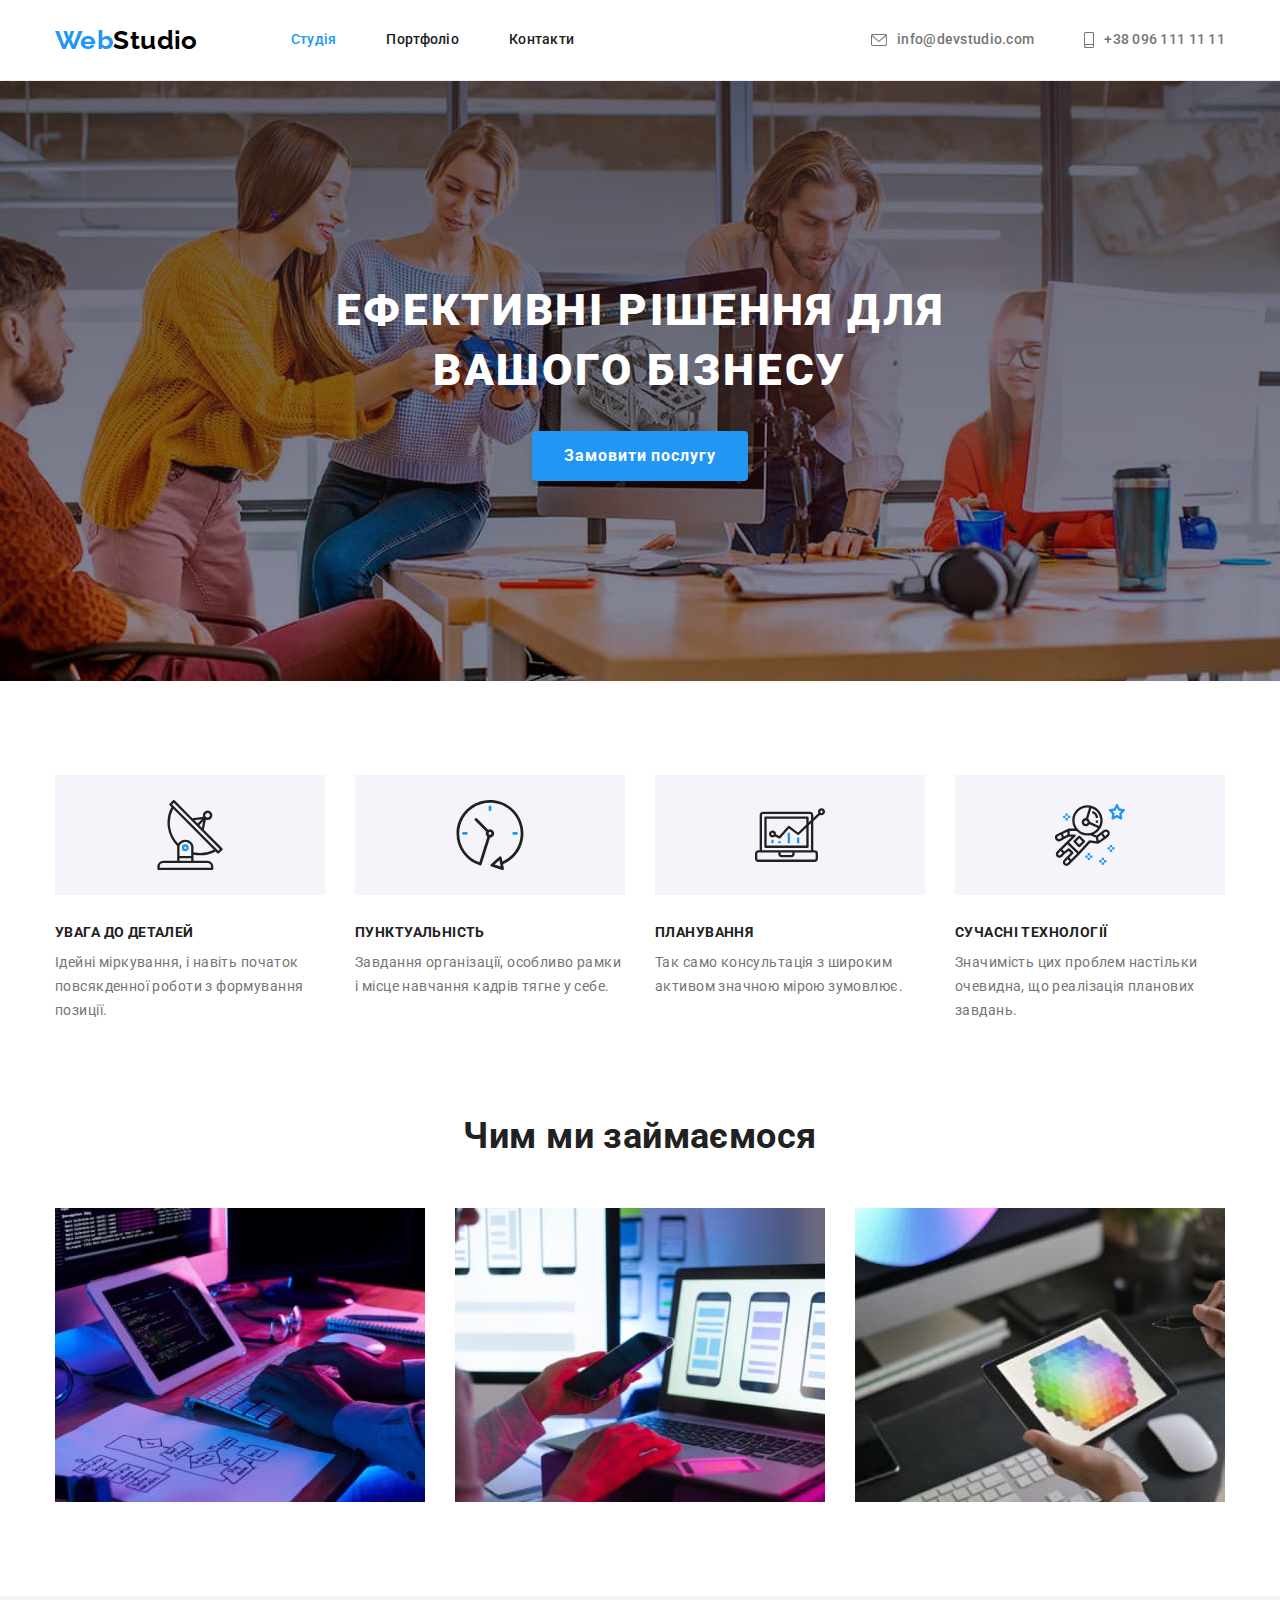
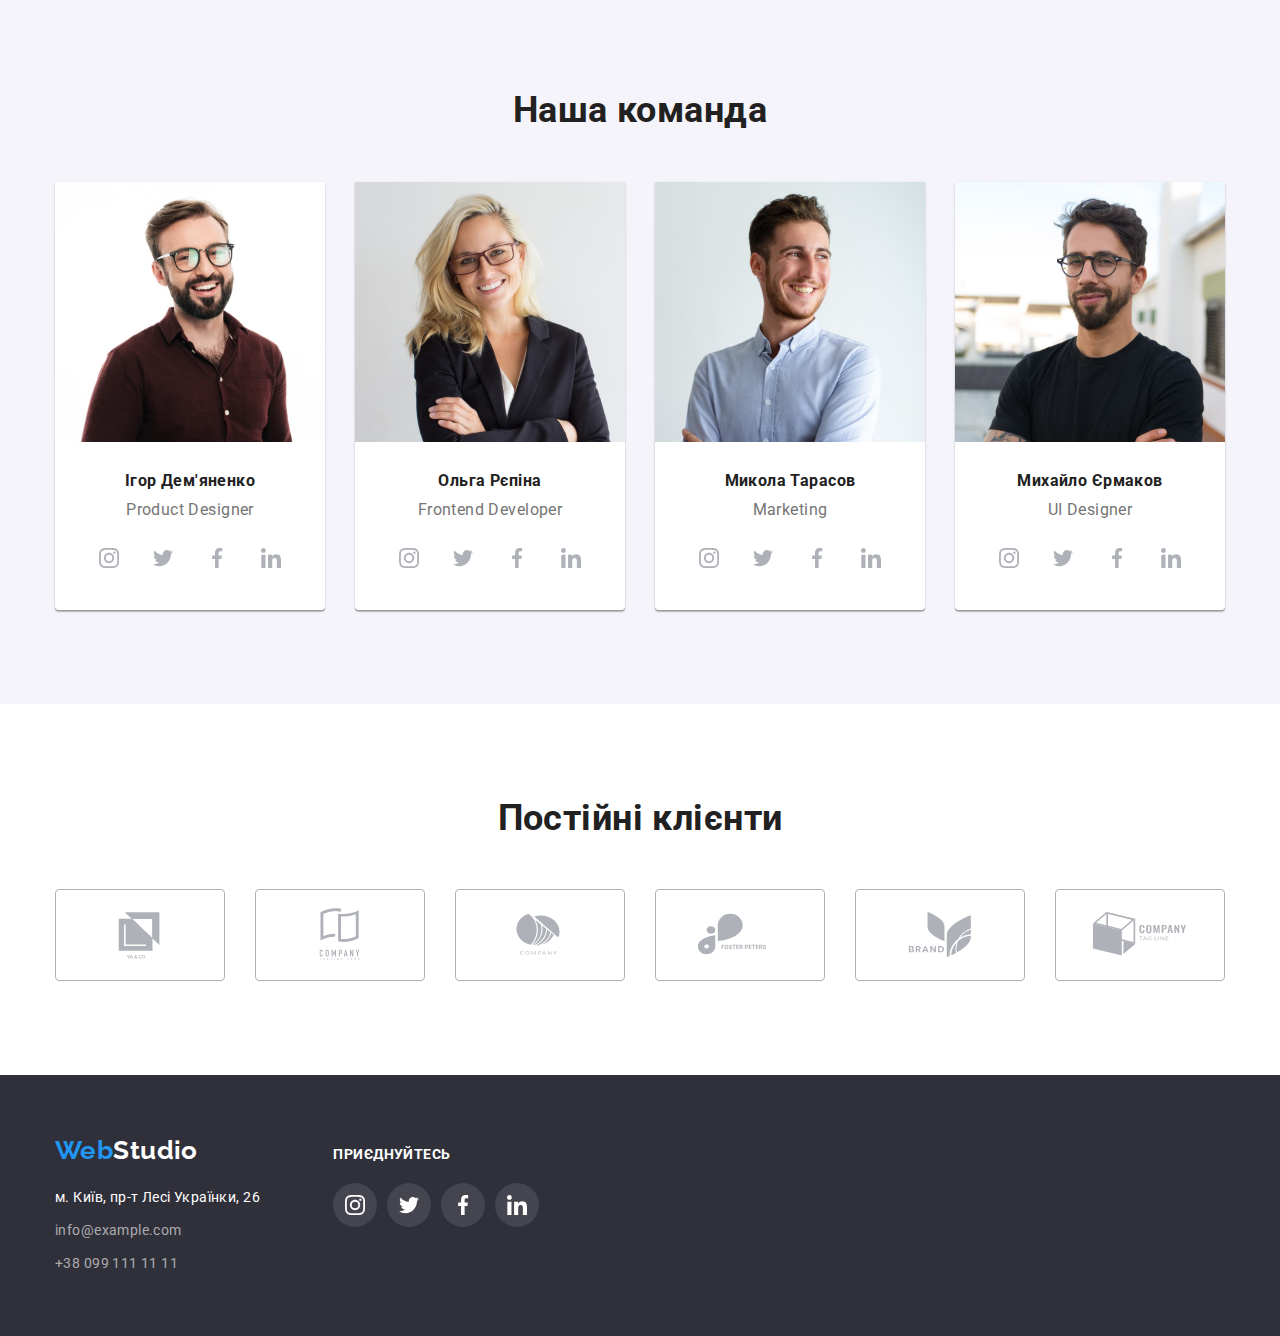
==== index.html @ 4dccaa41 "Initial commit" ====
<!DOCTYPE html>
<html lang="uk">
  <head>
    <meta charset="UTF-8" />
    <meta http-equiv="X-UA-Compatible" content="IE=edge" />
    <meta name="viewport" content="width=device-width, initial-scale=1.0" />
    <title>Веб-студія</title>
    <link rel="icon" type="image/x-icon" href="./images/favicon.ico" />
    <link rel="preconnect" href="https://fonts.googleapis.com" />
    <link rel="preconnect" href="https://fonts.gstatic.com" crossorigin />
    <link
      href="https://fonts.googleapis.com/css2?family=Raleway:wght@700&family=Roboto:wght@400;500;700;900&display=swap"
      rel="stylesheet"
    />
    <link
      rel="stylesheet"
      href="https://cdnjs.cloudflare.com/ajax/libs/modern-normalize/1.1.0/modern-normalize.min.css"
    />
    <link rel="stylesheet" href="./css/styles.css" />
  </head>
  <body>
    <!-- Header -->
    <header class="header">
      <div class="container">
        <div class="header-flex-container">
          <nav class="site-nav">
            <a class="link logo" href="./index.html">Web<span class="logo-header">Studio</span></a>
            <ul class="list site-nav__list">
              <li class="site-nav__item">
                <a class="link site-nav-link current-link" href="./index.html">Студія</a>
              </li>
              <li class="site-nav__item">
                <a class="link site-nav-link" href="./portfolio.html">Портфоліо</a>
              </li>
              <li class="site-nav__item">
                <a class="link site-nav-link" href="">Контакти</a>
              </li>
            </ul>
          </nav>
          <ul class="list header-contacts">
            <li class="header-contacts__item">
              <a class="link header-contacts-link" href="malito:info@devstudio.com"
                ><svg class="header-contacts__icon" width="16" height="12">
                  <use href="./images/symbol-defs.svg#icon-envelope"></use>
                </svg>
                info@devstudio.com</a
              >
            </li>
            <li class="header-contacts__item">
              <a class="link header-contacts-link" href="tel:+380961111111">
                <svg
                  class="header-contacts__icon header-contacts__icon-vertical"
                  width="10"
                  height="16"
                >
                  <use href="./images/symbol-defs.svg#icon-smartphone"></use>
                </svg>
                +38 096 111 11 11</a
              >
            </li>
          </ul>
        </div>
      </div>
    </header>
    <main>
      <!-- Hero -->
      <section class="hero">
        <div class="container">
          <h1 class="hero-title">Ефективні рішення для вашого бізнесу</h1>
          <button class="hero-btn" type="button">Замовити послугу</button>
        </div>
      </section>
      <!-- Features -->
      <section class="features section">
        <div class="container">
          <h2 class="visually-hidden">Наші особливості</h2>
          <ul class="list features-list">
            <li class="features-item">
              <div class="wrapper-features-icon">
                <svg class="features-icon" width="70" height="70">
                  <use href="./images/symbol-defs.svg#icon-antenna"></use>
                </svg>
              </div>
              <h3 class="features-title">Увага до деталей</h3>
              <p class="features-text">
                Ідейні міркування, і навіть початок повсякденної роботи з формування позиції.
              </p>
            </li>
            <li class="features-item">
              <div class="wrapper-features-icon">
                <svg class="features-icon" width="70" height="70">
                  <use href="./images/symbol-defs.svg#icon-clock"></use>
                </svg>
              </div>
              <h3 class="features-title">Пунктуальність</h3>
              <p class="features-text">
                Завдання організації, особливо рамки і місце навчання кадрів тягне у себе.
              </p>
            </li>
            <li class="features-item">
              <div class="wrapper-features-icon">
                <svg class="features-icon" width="70" height="70">
                  <use href="./images/symbol-defs.svg#icon-diagram"></use>
                </svg>
              </div>
              <h3 class="features-title">Планування</h3>
              <p class="features-text">
                Так само консультація з широким активом значною мірою зумовлює.
              </p>
            </li>
            <li class="features-item">
              <div class="wrapper-features-icon">
                <svg class="features-icon" width="70" height="70">
                  <use href="./images/symbol-defs.svg#icon-astronaut"></use>
                </svg>
              </div>
              <h3 class="features-title">Сучасні технології</h3>
              <p class="features-text">
                Значимість цих проблем настільки очевидна, що реалізація планових завдань.
              </p>
            </li>
          </ul>
        </div>
      </section>
      <!-- Чим займаємось -->
      <section class="projects section">
        <div class="container">
          <h2 class="section-title">Чим ми займаємося</h2>
          <ul class="list projects-list">
            <li class="projects-item">
              <img
                src="./images/image-1.jpg"
                alt="людина набирає текст на клавіатурі"
                width="370"
                height="294"
              />
            </li>
            <li class="projects-item">
              <img
                src="./images/image-2.jpg"
                alt="людина тримає телефон перед єкраном ноутбука"
                width="370"
                height="294"
              />
            </li>
            <li class="projects-item">
              <img
                src="./images/image-3.jpg"
                alt="людина тримає планшет в руках"
                width="370"
                height="294"
              />
            </li>
          </ul>
        </div>
      </section>
      <!-- Our team -->
      <section class="team section">
        <div class="container">
          <h2 class="section-title">Наша команда</h2>
          <ul class="list team-list">
            <li class="team-item">
              <img
                src="./images/men-1.jpg"
                alt="чолвік в окулярах і сорочці"
                width="270"
                height="260"
              />
              <div class="wrapper-team">
                <h3 class="team-list-title">Ігор Дем'яненко</h3>
                <p class="team-list-text" lang="en">Product Designer</p>
                <ul class="team-list-icon list">
                  <li class="team-item-icon">
                    <a class="team-link-icon link" href="">
                      <svg class="team-icon" width="20" height="20" viewBox="0 0 32 32">
                        <use href="./images/symbol-defs.svg#icon-instagram"></use>
                      </svg>
                    </a>
                  </li>
                  <li class="team-item-icon">
                    <a class="team-link-icon link" href="">
                      <svg class="team-icon" width="20" height="20" viewBox="0 0 32 32">
                        <use href="./images/symbol-defs.svg#icon-twitter"></use>
                      </svg>
                    </a>
                  </li>
                  <li class="team-item-icon">
                    <a class="team-link-icon link" href="">
                      <svg class="team-icon" width="20" height="20" viewBox="0 0 32 32">
                        <use href="./images/symbol-defs.svg#icon-facebook"></use>
                      </svg>
                    </a>
                  </li>
                  <li class="team-item-icon">
                    <a class="team-link-icon link" href="">
                      <svg class="team-icon" width="20" height="20" viewBox="0 0 32 32">
                        <use href="./images/symbol-defs.svg#icon-linkedin"></use>
                      </svg>
                    </a>
                  </li>
                </ul>
              </div>
            </li>
            <li class="team-item">
              <img src="./images/women-2.jpg" alt="дівчина в окулярах" width="270" height="260" />
              <div class="wrapper-team">
                <h3 class="team-list-title">Ольга Рєпіна</h3>
                <p class="team-list-text" lang="en">Frontend Developer</p>
                <ul class="team-list-icon list">
                  <li class="team-item-icon">
                    <a class="team-link-icon link" href="">
                      <svg class="team-icon" width="20" height="20" viewBox="0 0 32 32">
                        <use href="./images/symbol-defs.svg#icon-instagram"></use>
                      </svg>
                    </a>
                  </li>
                  <li class="team-item-icon">
                    <a class="team-link-icon link" href="">
                      <svg class="team-icon" width="20" height="20" viewBox="0 0 32 32">
                        <use href="./images/symbol-defs.svg#icon-twitter"></use>
                      </svg>
                    </a>
                  </li>
                  <li class="team-item-icon">
                    <a class="team-link-icon link" href="">
                      <svg class="team-icon" width="20" height="20" viewBox="0 0 32 32">
                        <use href="./images/symbol-defs.svg#icon-facebook"></use>
                      </svg>
                    </a>
                  </li>
                  <li class="team-item-icon">
                    <a class="team-link-icon link" href="">
                      <svg class="team-icon" width="20" height="20" viewBox="0 0 32 32">
                        <use href="./images/symbol-defs.svg#icon-linkedin"></use>
                      </svg>
                    </a>
                  </li>
                </ul>
              </div>
            </li>
            <li class="team-item">
              <img
                src="./images/men-3.jpg"
                alt="чоловік в синій сорочці"
                width="270"
                height="260"
              />
              <div class="wrapper-team">
                <h3 class="team-list-title">Микола Тарасов</h3>
                <p class="team-list-text" lang="en">Marketing</p>
                <ul class="team-list-icon list">
                  <li class="team-item-icon">
                    <a class="team-link-icon link" href="">
                      <svg class="team-icon" width="20" height="20" viewBox="0 0 32 32">
                        <use href="./images/symbol-defs.svg#icon-instagram"></use>
                      </svg>
                    </a>
                  </li>
                  <li class="team-item-icon">
                    <a class="team-link-icon link" href="">
                      <svg class="team-icon" width="20" height="20" viewBox="0 0 32 32">
                        <use href="./images/symbol-defs.svg#icon-twitter"></use>
                      </svg>
                    </a>
                  </li>
                  <li class="team-item-icon">
                    <a class="team-link-icon link" href="">
                      <svg class="team-icon" width="20" height="20" viewBox="0 0 32 32">
                        <use href="./images/symbol-defs.svg#icon-facebook"></use>
                      </svg>
                    </a>
                  </li>
                  <li class="team-item-icon">
                    <a class="team-link-icon link" href="">
                      <svg class="team-icon" width="20" height="20" viewBox="0 0 32 32">
                        <use href="./images/symbol-defs.svg#icon-linkedin"></use>
                      </svg>
                    </a>
                  </li>
                </ul>
              </div>
            </li>
            <li class="team-item">
              <img
                src="./images/men-4.jpg"
                alt="чоловік в окулярах і чорній футболці"
                width="270"
                height="260"
              />
              <div class="wrapper-team">
                <h3 class="team-list-title">Михайло Єрмаков</h3>
                <p class="team-list-text" lang="en">UI Designer</p>
                <ul class="team-list-icon list">
                  <li class="team-item-icon">
                    <a class="team-link-icon link" href="">
                      <svg class="team-icon" width="20" height="20" viewBox="0 0 32 32">
                        <use href="./images/symbol-defs.svg#icon-instagram"></use>
                      </svg>
                    </a>
                  </li>
                  <li class="team-item-icon">
                    <a class="team-link-icon link" href="">
                      <svg class="team-icon" width="20" height="20" viewBox="0 0 32 32">
                        <use href="./images/symbol-defs.svg#icon-twitter"></use>
                      </svg>
                    </a>
                  </li>
                  <li class="team-item-icon">
                    <a class="team-link-icon link" href="">
                      <svg class="team-icon" width="20" height="20" viewBox="0 0 32 32">
                        <use href="./images/symbol-defs.svg#icon-facebook"></use>
                      </svg>
                    </a>
                  </li>
                  <li class="team-item-icon">
                    <a class="team-link-icon link" href="">
                      <svg class="team-icon" width="20" height="20" viewBox="0 0 32 32">
                        <use href="./images/symbol-defs.svg#icon-linkedin"></use>
                      </svg>
                    </a>
                  </li>
                </ul>
              </div>
            </li>
          </ul>
        </div>
      </section>
      <!-- Clients -->
      <section class="clients section">
        <div class="container">
          <h2 class="section-title">Постійні клієнти</h2>
          <ul class="clients-list list">
            <li class="clients-item">
              <a class="clients-link" href="">
                <svg class="clients-icon" width="106" height="60">
                  <use href="./images/symbol-defs.svg#icon-client-1"></use>
                </svg>
              </a>
            </li>
            <li class="clients-item">
              <a class="clients-link" href="">
                <svg class="clients-icon" width="106" height="60">
                  <use href="./images/symbol-defs.svg#icon-client-2"></use>
                </svg>
              </a>
            </li>
            <li class="clients-item">
              <a class="clients-link" href="">
                <svg class="clients-icon" width="106" height="60">
                  <use href="./images/symbol-defs.svg#icon-client-3"></use>
                </svg>
              </a>
            </li>
            <li class="clients-item">
              <a class="clients-link" href="">
                <svg class="clients-icon" width="106" height="60">
                  <use href="./images/symbol-defs.svg#icon-client-4"></use>
                </svg>
              </a>
            </li>
            <li class="clients-item">
              <a class="clients-link" href="">
                <svg class="clients-icon" width="106" height="60">
                  <use href="./images/symbol-defs.svg#icon-client-5"></use>
                </svg>
              </a>
            </li>
            <li class="clients-item">
              <a class="clients-link" href="">
                <svg class="clients-icon" width="106" height="60">
                  <use href="./images/symbol-defs.svg#icon-client-6"></use>
                </svg>
              </a>
            </li>
          </ul>
        </div>
      </section>
    </main>
    <!-- Footer -->
    <footer class="footer">
      <div class="container">
        <div class="wrapper-footer-address">
          <a class="link logo" href="./index.html">Web<span class="logo-footer">Studio</span> </a>
          <address class="footer-address">
            <ul class="list footer-list">
              <li class="footer-item">
                <a
                  class="link footer-link"
                  href="https://goo.gl/maps/osZWfCpVYim8cWyT9"
                  rel="noopener noreferrer nofollow"
                  target="_blank"
                  >м. Київ, пр-т Лесі Українки, 26</a
                >
              </li>
              <li class="footer-item">
                <a class="link footer-contacts" href="mailto:info@example.com">info@example.com</a>
              </li>
              <li class="footer-item">
                <a class="link footer-contacts" href="tel:+380991111111">+38 099 111 11 11</a>
              </li>
            </ul>
          </address>
        </div>
        <div class="wpapper-list-icon">
          <h2 class="footer-title">приєднуйтесь</h2>
          <ul class="footer-list-icon list">
            <li class="footer-item-icon">
              <a class="footer-link-icon" href="">
                <svg class="footer-icon" width="20" height="20">
                  <use href="./images/symbol-defs.svg#icon-instagram"></use>
                </svg>
              </a>
            </li>
            <li class="footer-item-icon">
              <a class="footer-link-icon" href="">
                <svg class="footer-icon" width="20" height="20">
                  <use href="./images/symbol-defs.svg#icon-twitter"></use>
                </svg>
              </a>
            </li>
            <li class="footer-item-icon">
              <a class="footer-link-icon" href="">
                <svg class="footer-icon" width="20" height="20">
                  <use href="./images/symbol-defs.svg#icon-facebook"></use>
                </svg>
              </a>
            </li>
            <li class="footer-item-icon">
              <a class="footer-link-icon" href="">
                <svg class="footer-icon" width="20" height="20">
                  <use href="./images/symbol-defs.svg#icon-linkedin"></use>
                </svg>
              </a>
            </li>
          </ul>
        </div>
      </div>
    </footer>
  </body>
</html>
---- css/styles.css ----
:root {
  --main-color: #212121;
  --secondary-color: #757575;
  --accent-color: #2196f3;
  --main-bg-color: #ffffff;
  --letter-spacing: 0.03em;
  --main-indent-padding: 94px;
}

body {
  font-family: 'Roboto', sans-serif;
  font-size: 14px;
  letter-spacing: var(--letter-spacing);
  color: var(--main-color);
  background-color: var(--main-bg-color);
}

/*==============UTTILS ===================*/

.list {
  list-style: none;
  padding-left: 0;
  margin-top: 0;
  margin-bottom: 0;
}

.link {
  text-decoration: none;
  color: currentColor;
}

h1,
h2,
h3,
p {
  margin-top: 0;
  margin-bottom: 0;
}

img {
  display: block;
  max-width: 100%;
  height: auto;
}

.visually-hidden {
  position: absolute;
  white-space: nowrap;
  width: 1px;
  height: 1px;
  overflow: hidden;
  border: 0;
  padding: 0;
  clip: rect(0 0 0 0);
  clip-path: inset(50%);
  margin: -1px;
}
/* ==============/UTILS===================== */

/* =============COMPONENTS================== */

.container {
  max-width: 1200px;
  padding-left: 15px;
  padding-right: 15px;
  margin-left: auto;
  margin-right: auto;
}

.section {
  padding-top: var(--main-indent-padding);
  padding-bottom: var(--main-indent-padding);
}

.logo {
  font-family: 'Raleway';
  font-weight: 700;
  font-size: 26px;
  line-height: 1.19;

  color: var(--accent-color);
}

.section-title {
  margin-bottom: 50px;

  font-size: 36px;
  line-height: 1.16;
  text-align: center;
}
/* ================/COMPONENTS================ */

/* =================HEADER====================== */

.header {
  border-bottom: 1px solid #ececec;
}

.header-flex-container {
  display: flex;
  align-items: center;
}

/* -----навигація ------*/
.site-nav {
  display: flex;
  align-items: center;
}

.logo-header {
  color: #000000;
}

.site-nav__list {
  display: flex;
  margin-left: 93px;
}

.site-nav__item {
  margin-right: 50px;
}
.site-nav__item:last-child {
  margin-right: 0;
}

.site-nav-link {
  display: block;
  padding-top: 32px;
  padding-bottom: 32px;

  font-weight: 500;
  font-size: 14px;
  line-height: 1.14;
  letter-spacing: 0.02em;
}
.site-nav-link:hover,
.site-nav-link:focus {
  color: var(--accent-color);
}
.current-link {
  color: var(--accent-color);
}

/* -------------контакти header-------------- */
.header-contacts {
  display: flex;
  align-items: center;
  margin-left: auto;
}

.header-contacts__item:not(:last-child) {
  margin-right: 50px;
}

.header-contacts-link {
  display: flex;
  align-items: center;
  justify-content: center;

  font-weight: 500;
  font-size: 14px;
  line-height: 1.14;
  letter-spacing: 0.02em;

  color: var(--secondary-color);
}
.header-contacts-link:hover,
.header-contacts-link:focus {
  color: var(--accent-color);
}
.header-contacts-link:hover .header-contacts__icon,
.header-contacts-link:focus .header-contacts__icon {
  fill: var(--accent-color);
}

.header-contacts__icon {
  margin-right: 10px;
  fill: var(--secondary-color);
}
/* ================/HEADER======================= */

/* =================HERO=========================*/

.hero {
  margin-left: auto;
  margin-right: auto;
  padding-top: 200px;
  padding-bottom: 200px;
  max-width: 1600px;
  text-align: center;
  background-image: linear-gradient(to bottom, rgba(55, 47, 58, 0.4) 0%, rgba(55, 47, 58, 0) 100%),
    url(../images/bg-img.jpg);
  background-repeat: no-repeat;
  background-position: center;
  background-size: cover;
  background-color: #2f303a;
}

.hero-title {
  max-width: 696px;
  margin: 0 auto 30px;
  font-weight: 900;
  font-size: 44px;
  line-height: 1.36;
  letter-spacing: 0.06em;
  text-transform: uppercase;

  color: #ffffff;
}

.hero-btn {
  padding: 10px 32px;
  border-radius: 4px;
  box-shadow: 0px 4px 4px rgba(0, 0, 0, 0.15);
  border: transparent;

  font-family: 'Roboto';
  font-weight: 700;
  font-size: 16px;
  line-height: 1.88;
  letter-spacing: 0.06em;

  color: #ffffff;
  background-color: var(--accent-color);

  cursor: pointer;
}

.hero-btn:hover,
.hero-btn:focus {
  background: var(--accent-color);
  box-shadow: 0px 4px 4px rgba(0, 0, 0, 0.15);
  border-radius: 4px;
}
/* ===============/HERO========================= */

/* ==================FEATURES==================== */

.features-list {
  display: flex;
  flex-wrap: wrap;
  column-gap: 30px;
}

.features-item {
  flex-basis: calc((100% - 90px) / 4);
}

.features-title {
  margin-bottom: 10px;

  font-size: 14px;
  line-height: 1.14;
  text-transform: uppercase;
}

.features-text {
  line-height: 1.71;

  color: var(--secondary-color);
}

/* ------------icon-------------- */
.wrapper-features-icon {
  display: flex;
  align-items: center;
  justify-content: center;
  min-height: 120px;
  margin-bottom: 30px;

  background-color: #f5f4fa;
}
/* =============/FEATURES==================== */

/* ==============PROJECTS=====================*/

.projects {
  padding-top: 0;
}

.projects-list {
  display: flex;
  flex-wrap: wrap;
  column-gap: 30px;
}

.projects-item {
  flex-basis: calc((100% - 60px) / 3);
}
/* =================/PROJECTS==================== */

/* =====================TEAM======================*/

.team {
  background-color: #f5f4fa;
}

.wrapper-team {
  padding: 30px 32px;
}
.team-list-title {
  font-size: 16px;
  line-height: 1.18;
}

.team-list-text {
  margin-top: 10px;
  margin-bottom: 16px;

  font-size: 16px;
  line-height: 1.18;

  color: var(--secondary-color);
}

.team-list {
  display: flex;
  flex-wrap: wrap;
  text-align: center;
  column-gap: 30px;
}

.team-item {
  flex-basis: calc((100% - 90px) / 4);
  box-shadow: 0px 1px 3px rgba(0, 0, 0, 0.12), 0px 1px 1px rgba(0, 0, 0, 0.14),
    0px 2px 1px rgba(0, 0, 0, 0.2);
  border-radius: 0px 0px 4px 4px;

  background: #ffffff;
}

/*-------------- team-icon----------------- */
.team-list-icon {
  display: flex;
}

.team-link-icon {
  display: flex;
  align-items: center;
  justify-content: center;
  min-width: 44px;
  min-height: 44px;
  border-radius: 50%;
  fill: #afb1b8;
}
.team-link-icon:hover,
.team-link-icon:focus {
  fill: #fff;
  background-color: var(--accent-color);
}

.team-item-icon:not(:last-child) {
  margin-right: 10px;
}
/* ================/TEAM====================== */

/* ================CLIENTS===================== */

.clients-list {
  display: flex;
  justify-content: center;
  column-gap: 30px;
}

.clients-item {
  flex-basis: calc((100% - 150px) / 6);
}

.clients-link {
  display: flex;
  align-items: center;
  justify-content: center;
  min-height: 92px;
  border: 1px solid #afb1b8;
  border-radius: 4px;
}

.clients-link:hover,
.clients-link:focus {
  border: 1px solid var(--accent-color);
}
.clients-icon {
  fill: #afb1b8;
}
.clients-link:hover .clients-icon,
.clients-link:focus .clients-icon {
  fill: var(--accent-color);
}
/* ===============/CLIENTS====================== */

/* ================FOOTER======================== */

.footer {
  padding-top: 60px;
  padding-bottom: 60px;
  background-color: #2f303a;
}

.wrapper-footer-address {
  display: inline-flex;
  flex-direction: column;
  margin-right: 70px;
}

.wpapper-list-icon {
  display: inline-flex;
  flex-direction: column;
}

.logo-footer {
  color: #ffffff;
}
.footer-address {
  margin-top: 20px;
}

.footer-item:not(:first-child) {
  margin-top: 9px;
}

.footer-link {
  font-style: normal;
  line-height: 1.71;

  color: #ffffff;
}
.footer-link:hover,
.footer-link:focus {
  color: var(--accent-color);
}

.footer-contacts {
  line-height: 1.71;
  font-style: normal;

  color: rgba(255, 255, 255, 0.6);
}
.footer-contacts:hover,
.footer-contacts:focus {
  color: var(--accent-color);
}

/* ----------footer-list-icon------------ */

.footer-title {
  margin-bottom: 20px;
  font-size: 14px;
  line-height: 1.14;
  text-transform: uppercase;

  color: #ffffff;
}
.footer-list-icon {
  display: flex;
}

.footer-item-icon:not(:last-child) {
  margin-right: 10px;
}

.footer-link-icon {
  display: flex;
  align-items: center;
  justify-content: center;
  min-width: 44px;
  min-height: 44px;
  border-radius: 50%;
  background-color: #44454e;
}

.footer-icon {
  fill: #fff;
}
.footer-link-icon:hover,
.footer-link-icon:focus {
  background-color: var(--accent-color);
}
/* =================/FOOTER==================== */

/* ==============PAGE-PORTFOLIO================= */

/* ----------section-portfolio------------ */

.filter-btn {
  border-radius: 4px;
  border: transparent;
  padding: 6px 22px;

  font-family: 'Roboto';
  font-weight: 500;
  font-size: 16px;
  line-height: 1.62;
  letter-spacing: 0.03em;

  color: var(--main-color);
  background-color: #f5f4fa;

  cursor: pointer;
}
.filter-btn:hover,
.filter-btn:focus {
  box-shadow: 0px 3px 1px rgba(0, 0, 0, 0.1), 0px 1px 2px rgba(0, 0, 0, 0.08),
    0px 2px 2px rgba(0, 0, 0, 0.12);
  background-color: var(--accent-color);
  color: #ffffff;
}
.current-btn {
  box-shadow: 0px 3px 1px rgba(0, 0, 0, 0.1), 0px 1px 2px rgba(0, 0, 0, 0.08),
    0px 2px 2px rgba(0, 0, 0, 0.12);
  background-color: var(--accent-color);
  color: #ffffff;
}

.filter-list {
  display: flex;
  flex-wrap: wrap;
  justify-content: center;
  margin-bottom: 50px;
  column-gap: 8px;
}

/*------ Стилі карток портфоліо ------*/

.wrapper-portfolio {
  padding: 20px 24px;
  border: 1px solid #eeeeee;
}

.portfolio-title {
  margin-bottom: 4px;

  font-size: 18px;
  line-height: 2;
  letter-spacing: 0.06em;
}

.portfolio-text {
  font-size: 16px;
  line-height: 1.88;

  color: var(--secondary-color);
}

.portfolio-list {
  display: flex;
  flex-wrap: wrap;
  gap: 30px;
  /* margin-right: -30px;
  margin-bottom: -30px; */
}

.portfolio-list-item {
  flex-basis: calc((100% - 60px) / 3);
  /* flex-basis: calc(100% / 3 - 30px);
  margin-right: 30px;
  margin-bottom: 30px; */
}
.portfolio-list-link {
  display: block;
}
.portfolio-list-link:hover,
.portfolio-list-link:focus {
  box-shadow: 0px 1px 1px rgba(0, 0, 0, 0.12), 0px 4px 4px rgba(0, 0, 0, 0.06),
    1px 4px 6px rgba(0, 0, 0, 0.16);
}
/* ==============/PORTFOLIO=================== */
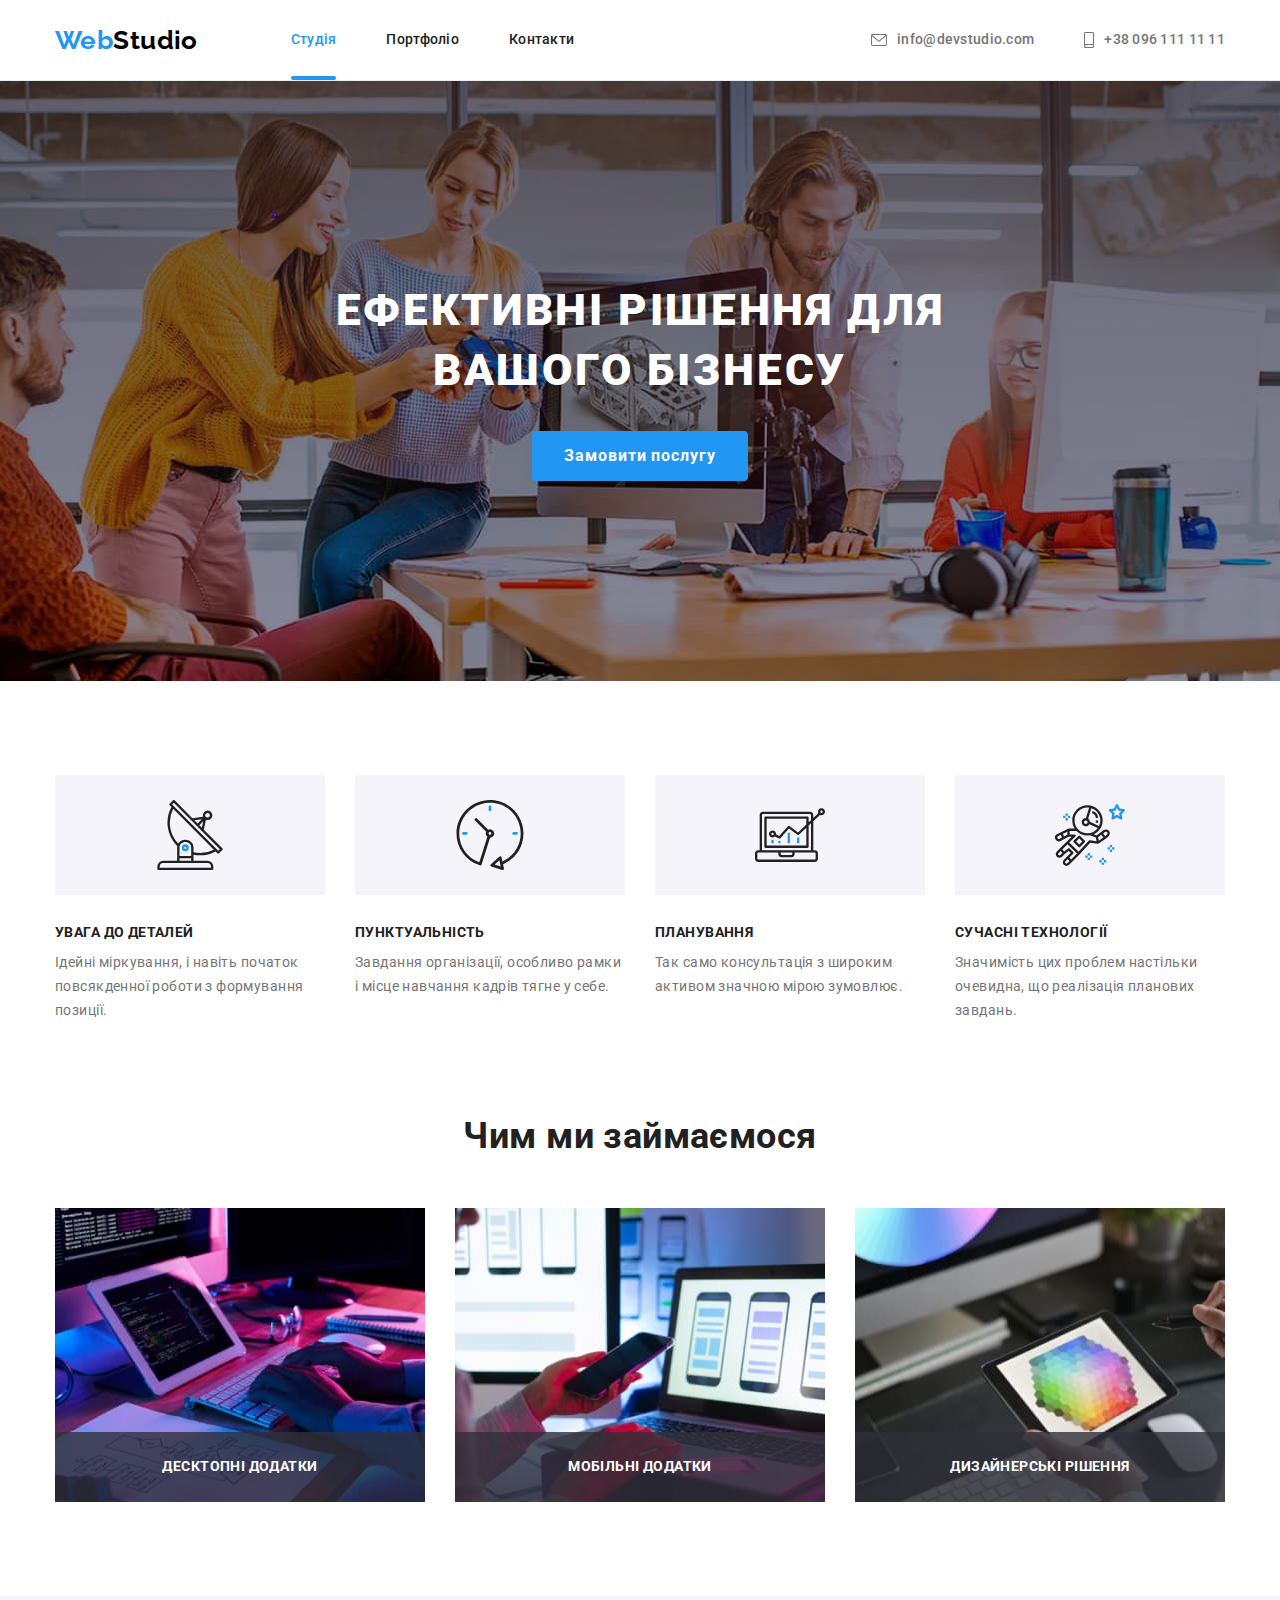
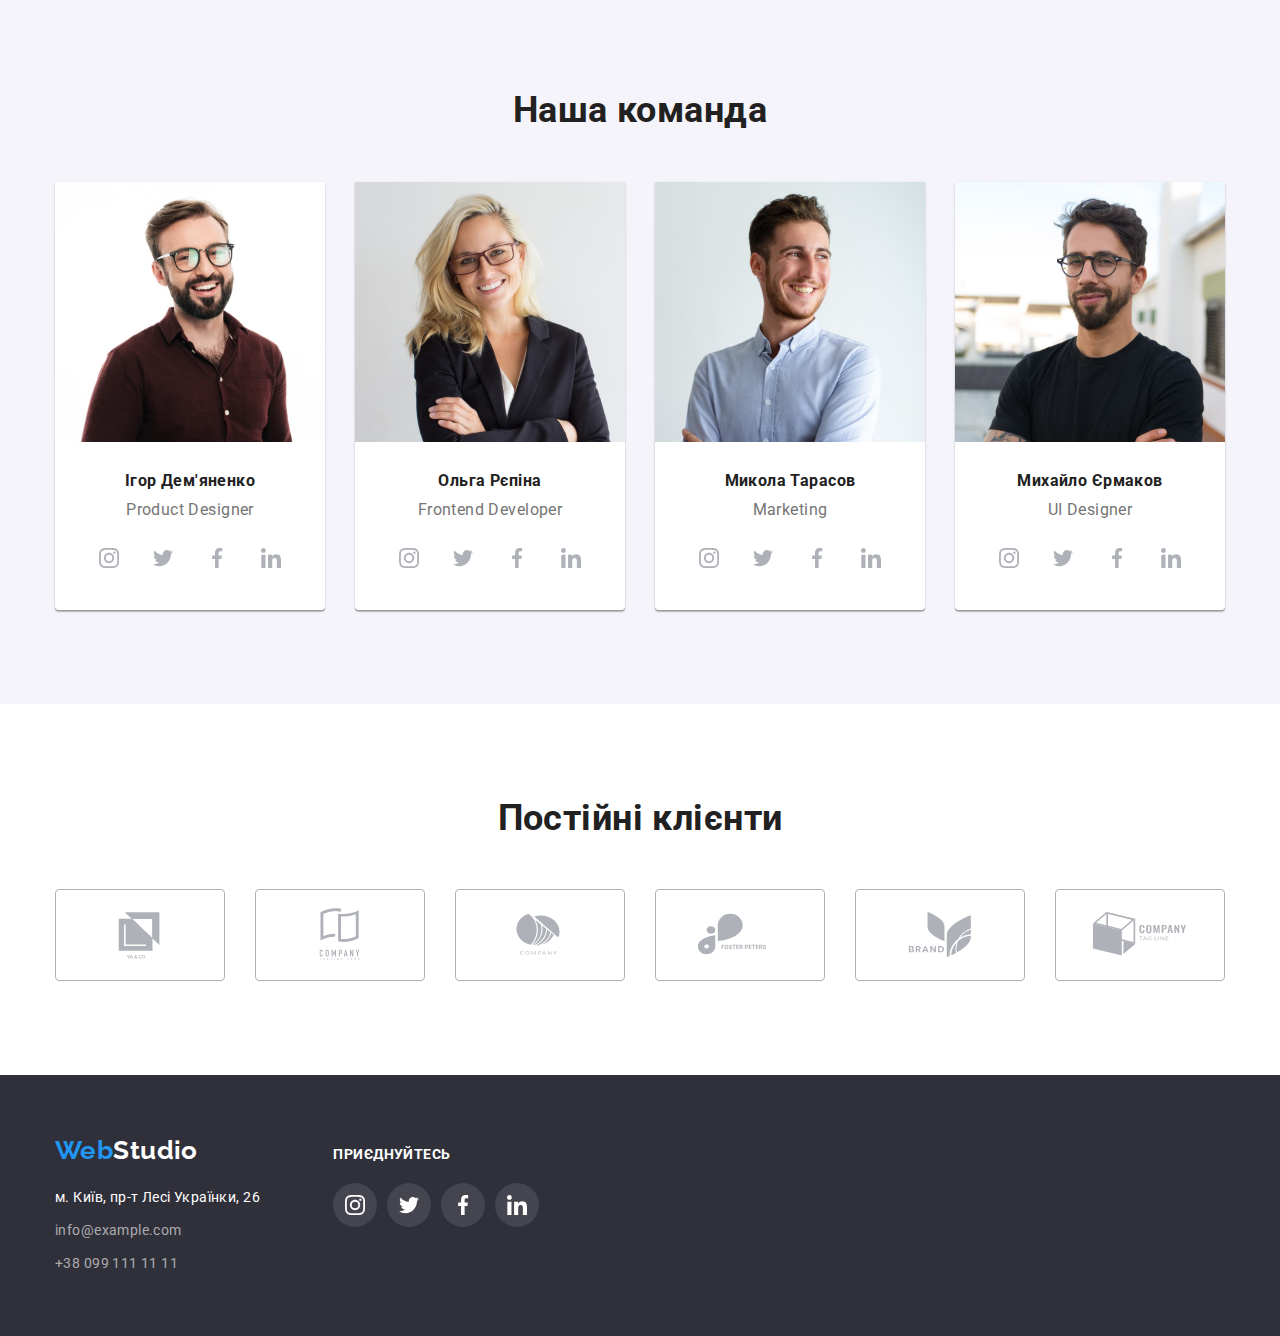
==== commit ea56a43c: "Добавила анимацию" ====
--- a/index.html
+++ b/index.html
@@ -67,7 +67,7 @@
       <section class="hero">
         <div class="container">
           <h1 class="hero-title">Ефективні рішення для вашого бізнесу</h1>
-          <button class="hero-btn" type="button">Замовити послугу</button>
+          <button class="hero-btn" type="button" data-modal-open>Замовити послугу</button>
         </div>
       </section>
       <!-- Features -->
@@ -134,6 +134,7 @@
                 width="370"
                 height="294"
               />
+              <p class="projects-list-text">Десктопні додатки</p>
             </li>
             <li class="projects-item">
               <img
@@ -142,6 +143,7 @@
                 width="370"
                 height="294"
               />
+              <p class="projects-list-text">Мобільні додатки</p>
             </li>
             <li class="projects-item">
               <img
@@ -150,6 +152,7 @@
                 width="370"
                 height="294"
               />
+              <p class="projects-list-text">Дизайнерські рішення</p>
             </li>
           </ul>
         </div>
@@ -385,7 +388,7 @@
             <ul class="list footer-list">
               <li class="footer-item">
                 <a
-                  class="link footer-link"
+                  class="link footer-link footer-address-link"
                   href="https://goo.gl/maps/osZWfCpVYim8cWyT9"
                   rel="noopener noreferrer nofollow"
                   target="_blank"
@@ -393,10 +396,10 @@
                 >
               </li>
               <li class="footer-item">
-                <a class="link footer-contacts" href="mailto:info@example.com">info@example.com</a>
+                <a class="link footer-link" href="mailto:info@example.com">info@example.com</a>
               </li>
               <li class="footer-item">
-                <a class="link footer-contacts" href="tel:+380991111111">+38 099 111 11 11</a>
+                <a class="link footer-link" href="tel:+380991111111">+38 099 111 11 11</a>
               </li>
             </ul>
           </address>
@@ -436,5 +439,17 @@
         </div>
       </div>
     </footer>
+
+    <!-- BACKDROP-MODAL -->
+    <div class="backdrop is-hidden" data-modal>
+      <div class="modal">
+        <button class="modal-btn" type="button" data-modal-close>
+          <svg widtn="18" height="18">
+            <use href="./images/symbol-defs.svg#icon-form-close"></use>
+          </svg>
+        </button>
+      </div>
+    </div>
+    <script src="./js/modal.js"></script>
   </body>
 </html>
--- a/css/styles.css
+++ b/css/styles.css
@@ -132,13 +132,28 @@
   font-size: 14px;
   line-height: 1.14;
   letter-spacing: 0.02em;
+
+  transition: color 250ms cubic-bezier(0.4, 0, 0.2, 1);
 }
 .site-nav-link:hover,
 .site-nav-link:focus {
   color: var(--accent-color);
 }
 .current-link {
+  position: relative;
   color: var(--accent-color);
+}
+
+.current-link::after {
+  content: '';
+  display: inline-block;
+  position: absolute;
+  bottom: 0;
+  left: 0;
+  width: 100%;
+  height: 4px;
+  background-color: currentColor;
+  border-radius: 2px;
 }
 
 /* -------------контакти header-------------- */
@@ -163,6 +178,8 @@
   letter-spacing: 0.02em;
 
   color: var(--secondary-color);
+
+  transition: color 250ms cubic-bezier(0.4, 0, 0.2, 1);
 }
 .header-contacts-link:hover,
 .header-contacts-link:focus {
@@ -176,6 +193,8 @@
 .header-contacts__icon {
   margin-right: 10px;
   fill: var(--secondary-color);
+
+  transition: fill 250ms cubic-bezier(0.4, 0, 0.2, 1);
 }
 /* ================/HEADER======================= */
 
@@ -211,10 +230,8 @@
 .hero-btn {
   padding: 10px 32px;
   border-radius: 4px;
-  box-shadow: 0px 4px 4px rgba(0, 0, 0, 0.15);
   border: transparent;
 
-  font-family: 'Roboto';
   font-weight: 700;
   font-size: 16px;
   line-height: 1.88;
@@ -224,14 +241,17 @@
   background-color: var(--accent-color);
 
   cursor: pointer;
+  transition: background-color 250ms cubic-bezier(0.4, 0, 0.2, 1),
+    box-shadow 250ms cubic-bezier(0.4, 0, 0.2, 1);
 }
 
 .hero-btn:hover,
 .hero-btn:focus {
-  background: var(--accent-color);
+  background-color: #188ce8;
   box-shadow: 0px 4px 4px rgba(0, 0, 0, 0.15);
   border-radius: 4px;
 }
+
 /* ===============/HERO========================= */
 
 /* ==================FEATURES==================== */
@@ -285,7 +305,23 @@
 }
 
 .projects-item {
+  position: relative;
   flex-basis: calc((100% - 60px) / 3);
+}
+
+.projects-list-text {
+  position: absolute;
+  bottom: 0;
+  width: 100%;
+  height: 70px;
+  display: flex;
+  align-items: center;
+  justify-content: center;
+  font-weight: 700;
+  line-height: 1.14;
+  text-transform: uppercase;
+  background-color: rgba(47, 48, 58, 0.8);
+  color: var(--main-bg-color);
 }
 /* =================/PROJECTS==================== */
 
@@ -342,6 +378,9 @@
   min-height: 44px;
   border-radius: 50%;
   fill: #afb1b8;
+
+  transition: fill 250ms cubic-bezier(0.4, 0, 0.2, 1),
+    background-color 250ms cubic-bezier(0.4, 0, 0.2, 1);
 }
 .team-link-icon:hover,
 .team-link-icon:focus {
@@ -373,6 +412,8 @@
   min-height: 92px;
   border: 1px solid #afb1b8;
   border-radius: 4px;
+
+  transition: border 250ms cubic-bezier(0.4, 0, 0.2, 1);
 }
 
 .clients-link:hover,
@@ -381,6 +422,8 @@
 }
 .clients-icon {
   fill: #afb1b8;
+
+  transition: fill 250ms cubic-bezier(0.4, 0, 0.2, 1);
 }
 .clients-link:hover .clients-icon,
 .clients-link:focus .clients-icon {
@@ -418,25 +461,21 @@
   margin-top: 9px;
 }
 
+.footer-link.footer-address-link {
+  color: #fff;
+}
+
 .footer-link {
   font-style: normal;
   line-height: 1.71;
 
-  color: #ffffff;
-}
+  color: rgba(255, 255, 255, 0.6);
+
+  transition: color 250ms cubic-bezier(0.4, 0, 0.2, 1);
+}
+
 .footer-link:hover,
 .footer-link:focus {
-  color: var(--accent-color);
-}
-
-.footer-contacts {
-  line-height: 1.71;
-  font-style: normal;
-
-  color: rgba(255, 255, 255, 0.6);
-}
-.footer-contacts:hover,
-.footer-contacts:focus {
   color: var(--accent-color);
 }
 
@@ -466,16 +505,78 @@
   min-height: 44px;
   border-radius: 50%;
   background-color: #44454e;
-}
-
-.footer-icon {
-  fill: #fff;
-}
+
+  transition: background-color 250ms cubic-bezier(0.4, 0, 0.2, 1);
+}
+
 .footer-link-icon:hover,
 .footer-link-icon:focus {
   background-color: var(--accent-color);
 }
+
+.footer-icon {
+  fill: #fff;
+}
+
 /* =================/FOOTER==================== */
+
+/* ================BACKDROP-MODAL==================*/
+
+.backdrop {
+  position: fixed;
+  top: 0;
+  left: 0;
+  width: 100%;
+  height: 100%;
+  background-color: rgba(0, 0, 0, 0.2);
+  opacity: 1;
+  transition: opacity 250ms cubic-bezier(0.4, 0, 0.2, 1);
+}
+
+.backdrop.is-hidden {
+  visibility: hidden;
+  opacity: 0;
+  pointer-events: none;
+}
+
+.backdrop.is-hidden .modal {
+  opacity: 0;
+}
+
+.modal {
+  position: absolute;
+  top: 50%;
+  left: 50%;
+
+  min-width: 528px;
+  min-height: 581px;
+  box-shadow: 0px 1px 3px rgba(0, 0, 0, 0.12), 0px 1px 1px rgba(0, 0, 0, 0.14),
+    0px 2px 1px rgba(0, 0, 0, 0.2);
+  border-radius: 4px;
+  background-color: #fff;
+  opacity: 1;
+  transform: translate(-50%, -50%);
+  transition: opacity 250ms cubic-bezier(0.4, 0, 0.2, 1);
+}
+
+.modal-btn {
+  position: absolute;
+  top: 0;
+  right: 0;
+  display: inline-flex;
+  align-items: center;
+  justify-content: center;
+  margin-top: 8px;
+  margin-right: 8px;
+  width: 30px;
+  height: 30px;
+  border: 1px solid rgba(0, 0, 0, 0.1);
+  border-radius: 50%;
+  background-color: #fff;
+  cursor: pointer;
+}
+
+/* ================/MODAL WINDOW==================*/
 
 /* ==============PAGE-PORTFOLIO================= */
 
@@ -486,7 +587,6 @@
   border: transparent;
   padding: 6px 22px;
 
-  font-family: 'Roboto';
   font-weight: 500;
   font-size: 16px;
   line-height: 1.62;
@@ -496,7 +596,11 @@
   background-color: #f5f4fa;
 
   cursor: pointer;
-}
+
+  transition: box-shadow 250ms cubic-bezier(0.4, 0, 0.2, 1),
+    background-color 250ms cubic-bezier(0.4, 0, 0.2, 1), color 250ms cubic-bezier(0.4, 0, 0.2, 1);
+}
+
 .filter-btn:hover,
 .filter-btn:focus {
   box-shadow: 0px 3px 1px rgba(0, 0, 0, 0.1), 0px 1px 2px rgba(0, 0, 0, 0.08),
@@ -504,6 +608,7 @@
   background-color: var(--accent-color);
   color: #ffffff;
 }
+
 .current-btn {
   box-shadow: 0px 3px 1px rgba(0, 0, 0, 0.1), 0px 1px 2px rgba(0, 0, 0, 0.08),
     0px 2px 2px rgba(0, 0, 0, 0.12);
@@ -545,22 +650,49 @@
   display: flex;
   flex-wrap: wrap;
   gap: 30px;
-  /* margin-right: -30px;
-  margin-bottom: -30px; */
 }
 
 .portfolio-list-item {
   flex-basis: calc((100% - 60px) / 3);
-  /* flex-basis: calc(100% / 3 - 30px);
-  margin-right: 30px;
-  margin-bottom: 30px; */
-}
+}
+
 .portfolio-list-link {
   display: block;
 }
+
 .portfolio-list-link:hover,
 .portfolio-list-link:focus {
   box-shadow: 0px 1px 1px rgba(0, 0, 0, 0.12), 0px 4px 4px rgba(0, 0, 0, 0.06),
     1px 4px 6px rgba(0, 0, 0, 0.16);
 }
+
+.thumb-portfolio-img {
+  position: relative;
+  overflow: hidden;
+}
+
+.overlay-portfolio {
+  position: absolute;
+  top: 100%;
+  transform: translateY(0);
+  width: 100%;
+  height: 100%;
+
+  background-color: rgba(33, 150, 243, 0.9);
+
+  transition: transform 250ms cubic-bezier(0.4, 0, 0.2, 1);
+}
+
+.portfolio-list-link:hover .overlay-portfolio,
+.portfolio-list-link:focus .overlay-portfolio {
+  transform: translateY(-100%);
+}
+
+.portfolio-desk {
+  padding: 63px 24px;
+  font-size: 18px;
+  line-height: 1.56;
+  color: #fff;
+}
+
 /* ==============/PORTFOLIO=================== */
